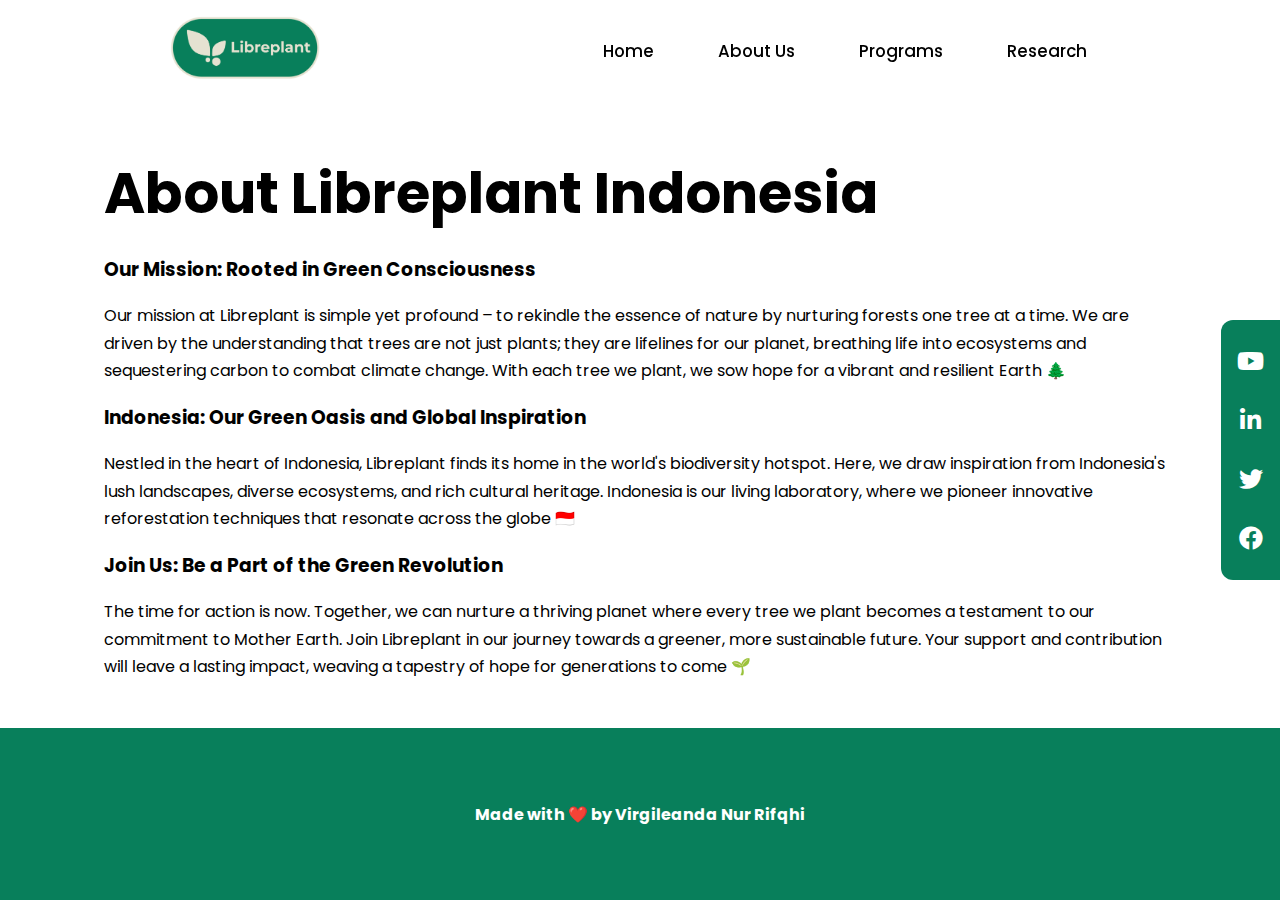
==== profile.html @ 003127af "styling index by adding footer and start developing About Us page" ====
<!DOCTYPE html>
<html lang="en">
  <head>
    <meta charset="UTF-8" />
    <meta name="viewport" content="width=device-width, initial-scale=1.0" />
    <link rel="stylesheet" href="styles/style-profile.css" />
    <!-- Font Awesome 5.15.4 -->
    <link
      rel="stylesheet"
      href="https://cdnjs.cloudflare.com/ajax/libs/font-awesome/5.15.4/css/all.min.css"
    />
    <link rel="icon" type="image/x-icon" href="img/libreplant-favicon.png" />
    <title>About Libreplant Indonesia</title>
  </head>
  <body>
    <header class="navbar">
      <div class="logo">
        <img src="img/libreplant-logo.png" alt="Greenpack Indonesia" />
      </div>
      <nav class="nav-list">
        <ul>
          <li><a href="index.html">Home</a></li>
          <li><a href="#">About Us</a></li>
          <li><a href="#">Programs</a></li>
          <li><a href="#">Research</a></li>
        </ul>
      </nav>
    </header>

    <main>
      <div class="content">
        <div class="description">
          <h1 class="profile-title">About Libreplant Indonesia</h1>

          <div class="about-1">
            <h3>Our Mission: Rooted in Green Consciousness</h3>
            <p>
              Our mission at Libreplant is simple yet profound – to rekindle the
              essence of nature by nurturing forests one tree at a time. We are
              driven by the understanding that trees are not just plants; they
              are lifelines for our planet, breathing life into ecosystems and
              sequestering carbon to combat climate change. With each tree we
              plant, we sow hope for a vibrant and resilient Earth 🌲
            </p>
          </div>

          <div class="about-2">
            <h3>Indonesia: Our Green Oasis and Global Inspiration</h3>
            <p>
              Nestled in the heart of Indonesia, Libreplant finds its home in
              the world's biodiversity hotspot. Here, we draw inspiration from
              Indonesia's lush landscapes, diverse ecosystems, and rich cultural
              heritage. Indonesia is our living laboratory, where we pioneer
              innovative reforestation techniques that resonate across the globe
              🇮🇩
            </p>
          </div>

          <div class="about-3">
            <h3>Join Us: Be a Part of the Green Revolution</h3>
            <p>
              The time for action is now. Together, we can nurture a thriving
              planet where every tree we plant becomes a testament to our
              commitment to Mother Earth. Join Libreplant in our journey towards
              a greener, more sustainable future. Your support and contribution
              will leave a lasting impact, weaving a tapestry of hope for
              generations to come 🌱
            </p>
          </div>
        </div>
      </div>

      <aside>
        <div class="social-media">
          <ul>
            <li>
              <a href="#"><i class="fab fa-youtube"></i></a>
            </li>
            <li>
              <a href="#"><i class="fab fa-linkedin-in"></i></a>
            </li>
            <li>
              <a href="#"><i class="fab fa-twitter"></i></a>
            </li>
            <li>
              <a href="#"><i class="fab fa-facebook"></i></a>
            </li>
          </ul>
        </div>
      </aside>
    </main>

    <footer>
      <p>Made with ❤️ by Virgileanda Nur Rifqhi</p>
    </footer>
  </body>
</html>
---- styles/style-profile.css ----
@import url("https://fonts.googleapis.com/css2?family=Poppins:wght@500;700&display=swap");

*,
*::before,
*::after {
  box-sizing: border-box;
}

body {
  height: 100vh;
  font-family: Poppins, sans-serif;
  margin: 0;
  display: flex;
  flex-direction: column;
}

header.navbar {
  max-width: 1200px;
  width: 100%;
  margin-inline: auto;
  display: flex;
  justify-content: space-around;
  align-items: center;
  padding-block: 1rem;
  z-index: 999;
}

header.navbar .logo img {
  width: 150px;
}

header.navbar .nav-list ul {
  padding-left: 0;
  display: flex;
  justify-content: center;
  gap: 2rem 1rem;
}

header.navbar .nav-list li {
  list-style-type: none;
}

header.navbar .nav-list li a {
  text-decoration: none;
  font-size: 1.05rem;
  font-weight: 500;
  color: black;
  padding: 0.5rem 1.5rem;
  border-radius: 999px;
  transition: all 0.2 ease-in-out;
}

header.navbar .nav-list li:hover a {
  background-color: #087f5b;
  color: white;
}
/* End of Nav CSS */
main {
  max-width: 1200px;
  width: 100%;
  margin-inline: auto;
  padding: 2rem 4rem;
  flex: 1;
  display: flex;
  align-items: center;
}

main .content {
  flex: 1;
  display: flex;
  align-items: center;
}

main .content .description {
  flex: 1 1;
}

main .content .description .profile-title {
  font-size: 3.5rem;
  margin-block: 1rem;
}

main .content .description p {
  line-height: 1.7rem;
  font: 1.2rem;
}

main aside {
  position: fixed;
  inset-block: 0;
  inset-inline-end: 0;
}

main aside .social-media {
  height: 100%;
  display: flex;
}

main aside .social-media ul {
  padding: 1.5rem 1rem;
  margin: auto;
  border-top-left-radius: 12px;
  border-bottom-left-radius: 12px;
  background-color: #087f5b;

  display: flex;
  flex-flow: column nowrap;
  align-items: center;
  justify-content: center;
  gap: 1.5rem;
}

main aside .social-media li {
  list-style-type: none;
}

main aside .social-media li a {
  text-decoration: none;
  font-size: 1.5rem;
  color: white;
  transition: all 0.1s ease-in-out;
}

main aside .social-media li a:hover {
  color: #38d9a9;
}
/* End of Main CSS */

footer {
  display: flex;
  flex-grow: 1;
  width: 100%;
  height: 150px;
  background-color: #087f5b;
}

footer p {
  color: white;
  font-weight: bold;
  margin: auto;
  text-align: center;
}
/* End of Footer CSS */
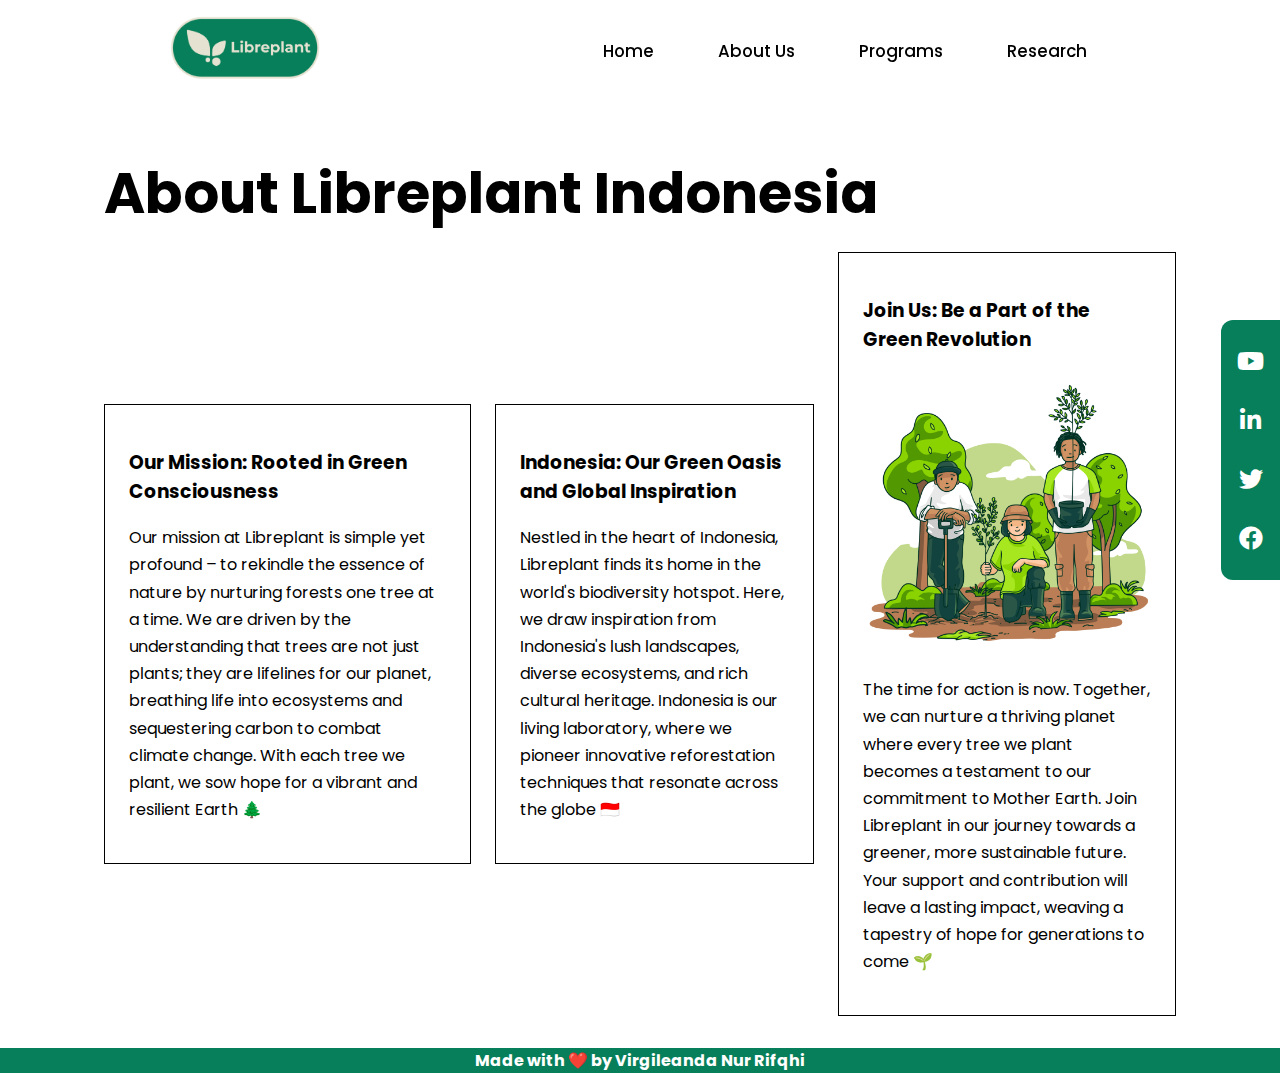
==== commit a393dcb5: "start layouting about us page vertically" ====
--- a/profile.html
+++ b/profile.html
@@ -32,40 +32,44 @@
         <div class="description">
           <h1 class="profile-title">About Libreplant Indonesia</h1>
 
-          <div class="about-1">
-            <h3>Our Mission: Rooted in Green Consciousness</h3>
-            <p>
-              Our mission at Libreplant is simple yet profound – to rekindle the
-              essence of nature by nurturing forests one tree at a time. We are
-              driven by the understanding that trees are not just plants; they
-              are lifelines for our planet, breathing life into ecosystems and
-              sequestering carbon to combat climate change. With each tree we
-              plant, we sow hope for a vibrant and resilient Earth 🌲
-            </p>
-          </div>
+          <div class="about-content">
+            <div>
+              <h3>Our Mission: Rooted in Green Consciousness</h3>
+              <p>
+                Our mission at Libreplant is simple yet profound – to rekindle
+                the essence of nature by nurturing forests one tree at a time.
+                We are driven by the understanding that trees are not just
+                plants; they are lifelines for our planet, breathing life into
+                ecosystems and sequestering carbon to combat climate change.
+                With each tree we plant, we sow hope for a vibrant and resilient
+                Earth 🌲
+              </p>
+            </div>
 
-          <div class="about-2">
-            <h3>Indonesia: Our Green Oasis and Global Inspiration</h3>
-            <p>
-              Nestled in the heart of Indonesia, Libreplant finds its home in
-              the world's biodiversity hotspot. Here, we draw inspiration from
-              Indonesia's lush landscapes, diverse ecosystems, and rich cultural
-              heritage. Indonesia is our living laboratory, where we pioneer
-              innovative reforestation techniques that resonate across the globe
-              🇮🇩
-            </p>
-          </div>
+            <div>
+              <h3>Indonesia: Our Green Oasis and Global Inspiration</h3>
+              <p>
+                Nestled in the heart of Indonesia, Libreplant finds its home in
+                the world's biodiversity hotspot. Here, we draw inspiration from
+                Indonesia's lush landscapes, diverse ecosystems, and rich
+                cultural heritage. Indonesia is our living laboratory, where we
+                pioneer innovative reforestation techniques that resonate across
+                the globe 🇮🇩
+              </p>
+            </div>
 
-          <div class="about-3">
-            <h3>Join Us: Be a Part of the Green Revolution</h3>
-            <p>
-              The time for action is now. Together, we can nurture a thriving
-              planet where every tree we plant becomes a testament to our
-              commitment to Mother Earth. Join Libreplant in our journey towards
-              a greener, more sustainable future. Your support and contribution
-              will leave a lasting impact, weaving a tapestry of hope for
-              generations to come 🌱
-            </p>
+            <div>
+              <h3>Join Us: Be a Part of the Green Revolution</h3>
+              <img src="img/about-us-3.jpg" alt="campaign-image-3" />
+              <p>
+                The time for action is now. Together, we can nurture a thriving
+                planet where every tree we plant becomes a testament to our
+                commitment to Mother Earth. Join Libreplant in our journey
+                towards a greener, more sustainable future. Your support and
+                contribution will leave a lasting impact, weaving a tapestry of
+                hope for generations to come 🌱
+              </p>
+            </div>
           </div>
         </div>
       </div>
--- a/styles/style-profile.css
+++ b/styles/style-profile.css
@@ -85,6 +85,25 @@
   font: 1.2rem;
 }
 
+main .content .description .about-content {
+  display: flex;
+  gap: 1.5rem;
+  flex: 1;
+  flex-flow: row nowrap;
+  justify-content: center;
+  align-items: center;
+}
+
+main .about-content div {
+  padding: 1.5rem;
+  border: 1px solid black;
+}
+
+main .content .description .about-content img {
+  display: flex;
+  width: 100%;
+}
+
 main aside {
   position: fixed;
   inset-block: 0;
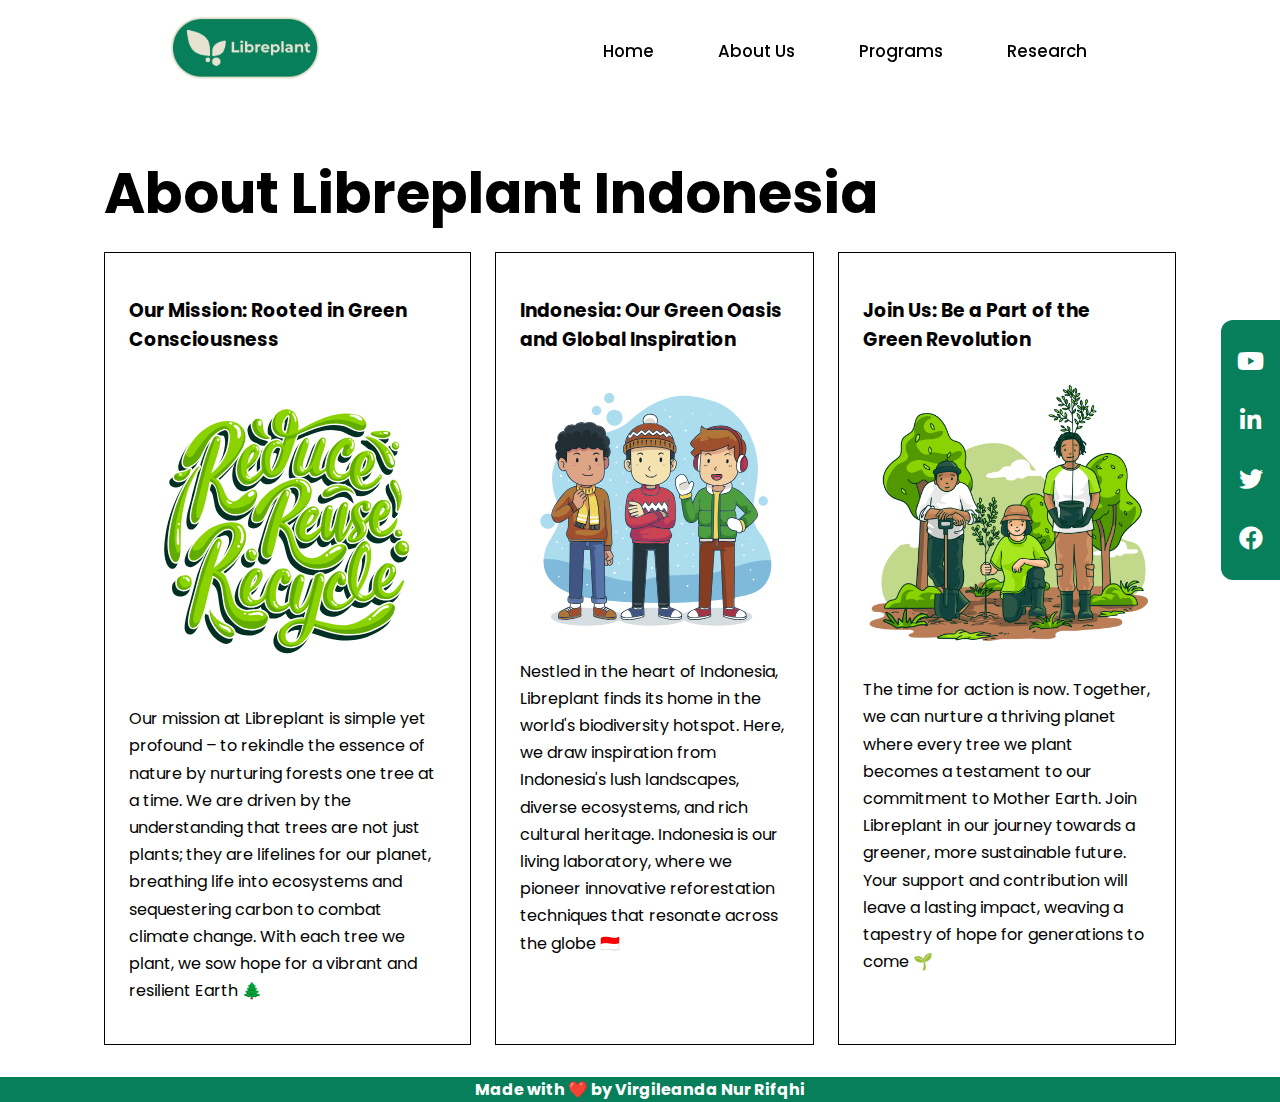
==== commit 922fab14: "Adding image assets and finalize layouting for laptop screen" ====
--- a/profile.html
+++ b/profile.html
@@ -35,6 +35,7 @@
           <div class="about-content">
             <div>
               <h3>Our Mission: Rooted in Green Consciousness</h3>
+              <img src="img/about-us-1.svg" alt="campaign-image-1" />
               <p>
                 Our mission at Libreplant is simple yet profound – to rekindle
                 the essence of nature by nurturing forests one tree at a time.
@@ -48,6 +49,7 @@
 
             <div>
               <h3>Indonesia: Our Green Oasis and Global Inspiration</h3>
+              <img src="img/about-us-2.svg" alt="campaign-image-2" />
               <p>
                 Nestled in the heart of Indonesia, Libreplant finds its home in
                 the world's biodiversity hotspot. Here, we draw inspiration from
--- a/styles/style-profile.css
+++ b/styles/style-profile.css
@@ -90,8 +90,8 @@
   gap: 1.5rem;
   flex: 1;
   flex-flow: row nowrap;
-  justify-content: center;
-  align-items: center;
+  justify-content: space-around;
+  align-items: stretch;
 }
 
 main .about-content div {
@@ -101,6 +101,7 @@
 
 main .content .description .about-content img {
   display: flex;
+  flex: 1 1;
   width: 100%;
 }
 
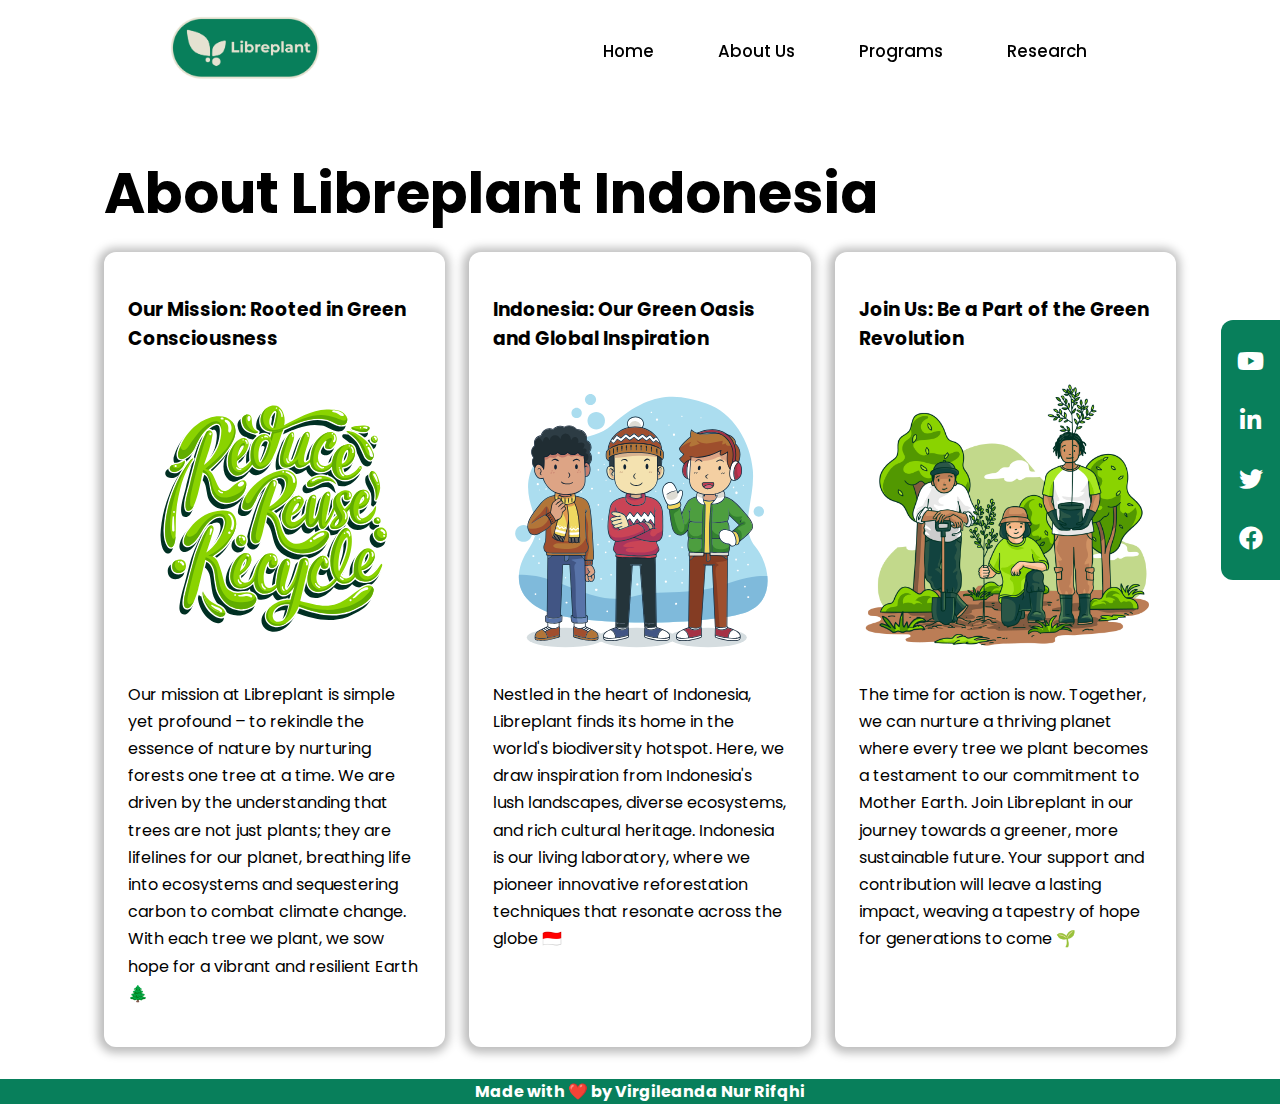
==== commit 61eaf906: "adding programs web page anchor" ====
--- a/profile.html
+++ b/profile.html
@@ -21,7 +21,7 @@
         <ul>
           <li><a href="index.html">Home</a></li>
           <li><a href="#">About Us</a></li>
-          <li><a href="#">Programs</a></li>
+          <li><a href="programs.html">Programs</a></li>
           <li><a href="#">Research</a></li>
         </ul>
       </nav>
--- a/styles/style-profile.css
+++ b/styles/style-profile.css
@@ -80,11 +80,6 @@
   margin-block: 1rem;
 }
 
-main .content .description p {
-  line-height: 1.7rem;
-  font: 1.2rem;
-}
-
 main .content .description .about-content {
   display: flex;
   gap: 1.5rem;
@@ -96,7 +91,14 @@
 
 main .about-content div {
   padding: 1.5rem;
-  border: 1px solid black;
+  width: 100%;
+  border-radius: 12px;
+  box-shadow: -1px 1px 10px 5px #bdbdbd;
+}
+
+main .content .description .about-content p {
+  line-height: 1.7rem;
+  font: 1.2rem;
 }
 
 main .content .description .about-content img {
@@ -161,3 +163,39 @@
   text-align: center;
 }
 /* End of Footer CSS */
+
+/* Medium devices (landscape tablets, 768px and down) */
+@media screen and (max-width: 768px) {
+  header.navbar {
+    flex-direction: column;
+  }
+
+  header.navbar .nav-list ul {
+    flex-wrap: wrap;
+    column-gap: 0.5rem;
+  }
+
+  main {
+    padding: 1rem 3rem;
+  }
+
+  main .content {
+    flex-direction: column;
+    gap: 2rem;
+  }
+
+  main .content .description .profile-title {
+    font-size: 3rem;
+    width: 100%;
+  }
+
+  main .content .description .about-content {
+    font-size: 1rem;
+    width: 100%;
+    flex-flow: column wrap;
+  }
+
+  footer {
+    width: 100%;
+  }
+}
